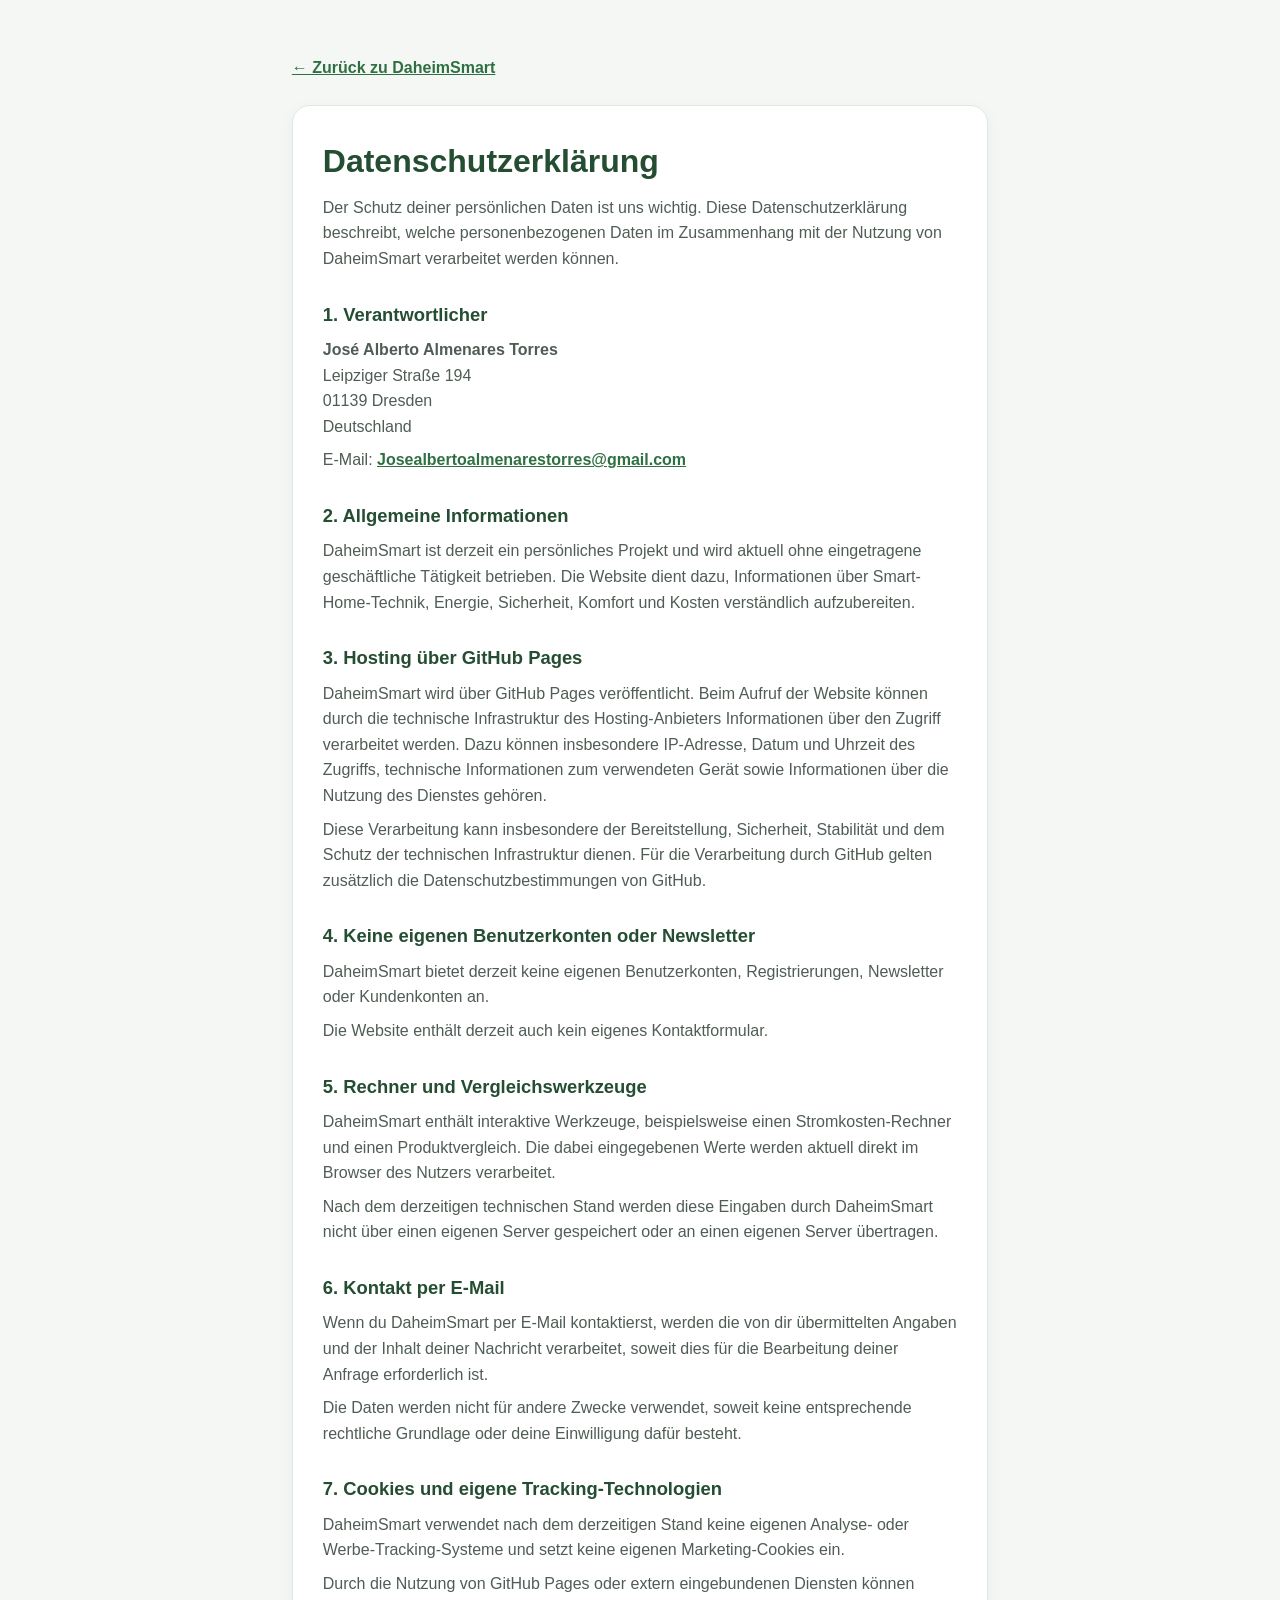
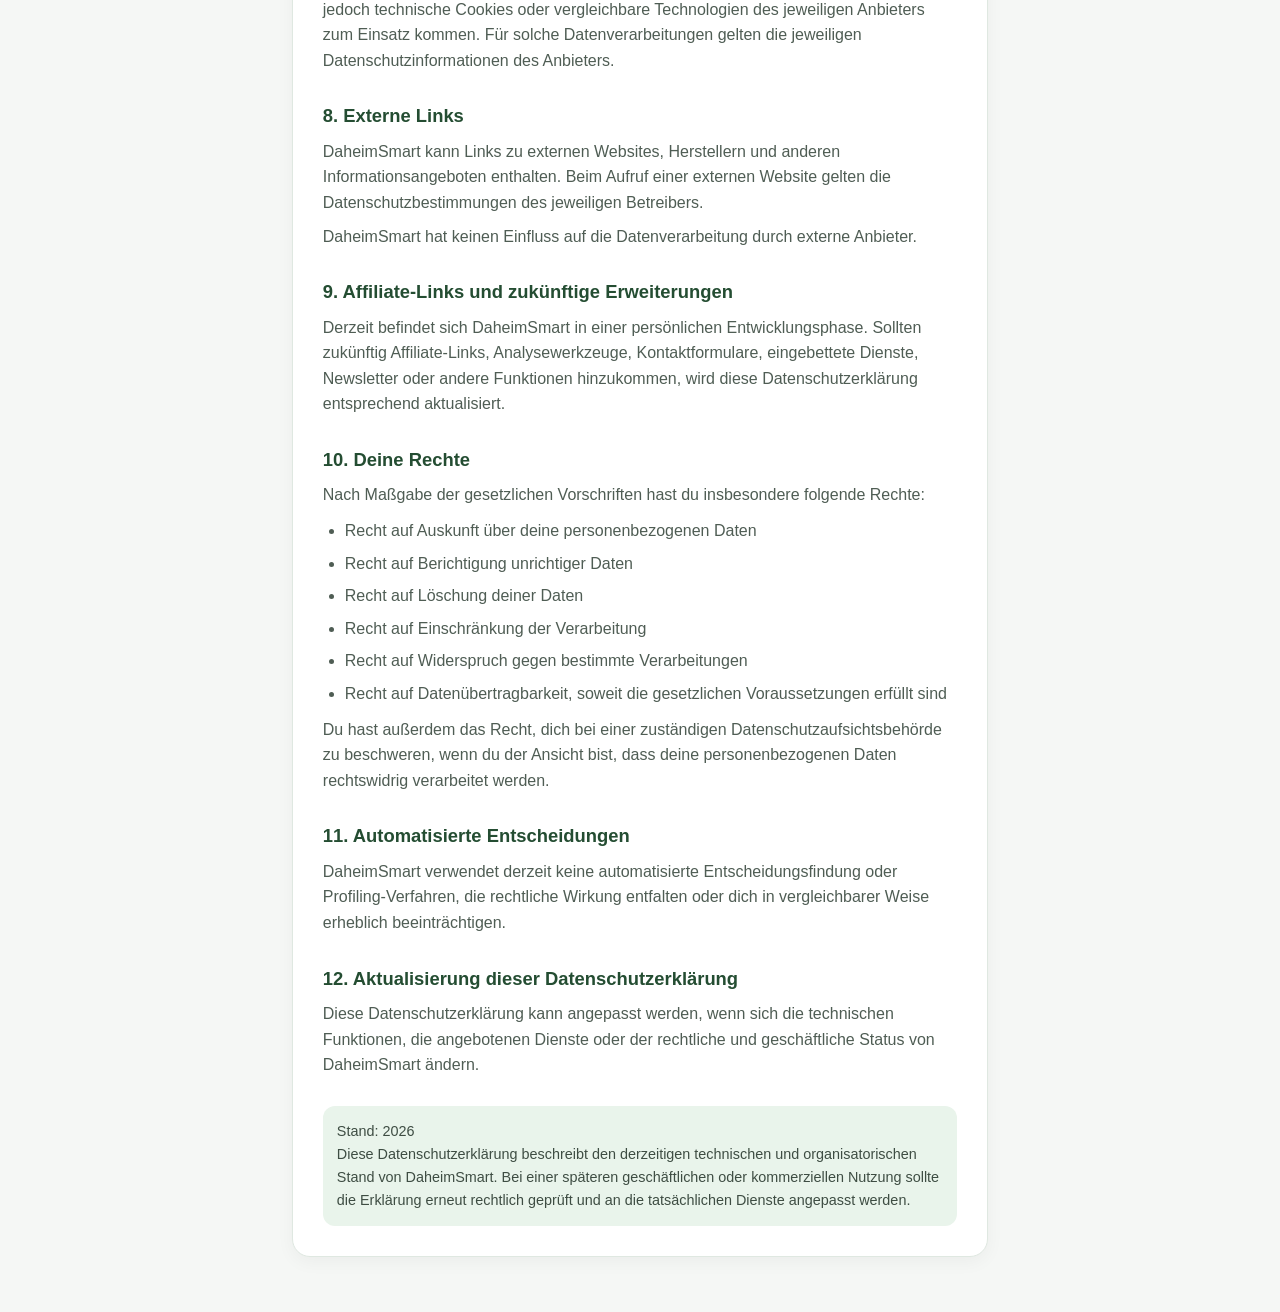
==== datenschutz.html @ 8de68cb9 "Create datenschutz.html Add privacy policy page" ====
<!DOCTYPE html>
<html lang="de">
<head>
<meta charset="UTF-8">
<meta name="viewport" content="width=device-width, initial-scale=1.0">
<meta name="description" content="Datenschutzerklärung von DaheimSmart.">
<title>Datenschutz – DaheimSmart</title>

<style>
*{
  box-sizing:border-box;
  margin:0;
  padding:0;
}

body{
  font-family:Arial,sans-serif;
  background:#f5f7f5;
  color:#17201a;
  line-height:1.6;
}

main{
  max-width:850px;
  margin:0 auto;
  padding:55px 6%;
}

.card{
  background:#ffffff;
  border:1px solid #dfe8e1;
  border-radius:18px;
  padding:30px;
  box-shadow:0 5px 18px #1020190b;
}

h1{
  color:#244d32;
  margin-bottom:8px;
}

h2{
  color:#244d32;
  font-size:1.15rem;
  margin:28px 0 8px;
}

p{
  color:#4f5d54;
  margin:8px 0;
}

ul{
  margin:10px 0 10px 22px;
  color:#4f5d54;
}

li{
  margin-bottom:7px;
}

a{
  color:#2f7042;
  font-weight:700;
}

.back{
  display:inline-block;
  margin-bottom:24px;
}

.note{
  margin-top:28px;
  padding:14px;
  background:#e9f4eb;
  border-radius:12px;
  color:#3e4d43;
  font-size:.9rem;
}
</style>
</head>

<body>

<main>

<a class="back" href="index.html">← Zurück zu DaheimSmart</a>

<div class="card">

<h1>Datenschutzerklärung</h1>

<p>
Der Schutz deiner persönlichen Daten ist uns wichtig.
Diese Datenschutzerklärung beschreibt, welche personenbezogenen Daten
im Zusammenhang mit der Nutzung von DaheimSmart verarbeitet werden können.
</p>

<h2>1. Verantwortlicher</h2>

<p>
<strong>José Alberto Almenares Torres</strong><br>
Leipziger Straße 194<br>
01139 Dresden<br>
Deutschland
</p>

<p>
E-Mail:
<a href="mailto:Josealbertoalmenarestorres@gmail.com">
Josealbertoalmenarestorres@gmail.com
</a>
</p>

<h2>2. Allgemeine Informationen</h2>

<p>
DaheimSmart ist derzeit ein persönliches Projekt und wird aktuell
ohne eingetragene geschäftliche Tätigkeit betrieben.
Die Website dient dazu, Informationen über Smart-Home-Technik,
Energie, Sicherheit, Komfort und Kosten verständlich aufzubereiten.
</p>

<h2>3. Hosting über GitHub Pages</h2>

<p>
DaheimSmart wird über GitHub Pages veröffentlicht.
Beim Aufruf der Website können durch die technische Infrastruktur
des Hosting-Anbieters Informationen über den Zugriff verarbeitet werden.
Dazu können insbesondere IP-Adresse, Datum und Uhrzeit des Zugriffs,
technische Informationen zum verwendeten Gerät sowie Informationen
über die Nutzung des Dienstes gehören.
</p>

<p>
Diese Verarbeitung kann insbesondere der Bereitstellung, Sicherheit,
Stabilität und dem Schutz der technischen Infrastruktur dienen.
Für die Verarbeitung durch GitHub gelten zusätzlich die
Datenschutzbestimmungen von GitHub.
</p>

<h2>4. Keine eigenen Benutzerkonten oder Newsletter</h2>

<p>
DaheimSmart bietet derzeit keine eigenen Benutzerkonten,
Registrierungen, Newsletter oder Kundenkonten an.
</p>

<p>
Die Website enthält derzeit auch kein eigenes Kontaktformular.
</p>

<h2>5. Rechner und Vergleichswerkzeuge</h2>

<p>
DaheimSmart enthält interaktive Werkzeuge, beispielsweise einen
Stromkosten-Rechner und einen Produktvergleich.
Die dabei eingegebenen Werte werden aktuell direkt im Browser
des Nutzers verarbeitet.
</p>

<p>
Nach dem derzeitigen technischen Stand werden diese Eingaben
durch DaheimSmart nicht über einen eigenen Server gespeichert
oder an einen eigenen Server übertragen.
</p>

<h2>6. Kontakt per E-Mail</h2>

<p>
Wenn du DaheimSmart per E-Mail kontaktierst, werden die von dir
übermittelten Angaben und der Inhalt deiner Nachricht verarbeitet,
soweit dies für die Bearbeitung deiner Anfrage erforderlich ist.
</p>

<p>
Die Daten werden nicht für andere Zwecke verwendet, soweit keine
entsprechende rechtliche Grundlage oder deine Einwilligung dafür besteht.
</p>

<h2>7. Cookies und eigene Tracking-Technologien</h2>

<p>
DaheimSmart verwendet nach dem derzeitigen Stand keine eigenen
Analyse- oder Werbe-Tracking-Systeme und setzt keine eigenen
Marketing-Cookies ein.
</p>

<p>
Durch die Nutzung von GitHub Pages oder extern eingebundenen Diensten
können jedoch technische Cookies oder vergleichbare Technologien
des jeweiligen Anbieters zum Einsatz kommen.
Für solche Datenverarbeitungen gelten die jeweiligen
Datenschutzinformationen des Anbieters.
</p>

<h2>8. Externe Links</h2>

<p>
DaheimSmart kann Links zu externen Websites, Herstellern und
anderen Informationsangeboten enthalten.
Beim Aufruf einer externen Website gelten die Datenschutzbestimmungen
des jeweiligen Betreibers.
</p>

<p>
DaheimSmart hat keinen Einfluss auf die Datenverarbeitung
durch externe Anbieter.
</p>

<h2>9. Affiliate-Links und zukünftige Erweiterungen</h2>

<p>
Derzeit befindet sich DaheimSmart in einer persönlichen
Entwicklungsphase.
Sollten zukünftig Affiliate-Links, Analysewerkzeuge,
Kontaktformulare, eingebettete Dienste, Newsletter oder andere
Funktionen hinzukommen, wird diese Datenschutzerklärung
entsprechend aktualisiert.
</p>

<h2>10. Deine Rechte</h2>

<p>
Nach Maßgabe der gesetzlichen Vorschriften hast du insbesondere
folgende Rechte:
</p>

<ul>
<li>Recht auf Auskunft über deine personenbezogenen Daten</li>
<li>Recht auf Berichtigung unrichtiger Daten</li>
<li>Recht auf Löschung deiner Daten</li>
<li>Recht auf Einschränkung der Verarbeitung</li>
<li>Recht auf Widerspruch gegen bestimmte Verarbeitungen</li>
<li>Recht auf Datenübertragbarkeit, soweit die gesetzlichen Voraussetzungen erfüllt sind</li>
</ul>

<p>
Du hast außerdem das Recht, dich bei einer zuständigen
Datenschutzaufsichtsbehörde zu beschweren, wenn du der Ansicht bist,
dass deine personenbezogenen Daten rechtswidrig verarbeitet werden.
</p>

<h2>11. Automatisierte Entscheidungen</h2>

<p>
DaheimSmart verwendet derzeit keine automatisierte Entscheidungsfindung
oder Profiling-Verfahren, die rechtliche Wirkung entfalten oder dich
in vergleichbarer Weise erheblich beeinträchtigen.
</p>

<h2>12. Aktualisierung dieser Datenschutzerklärung</h2>

<p>
Diese Datenschutzerklärung kann angepasst werden, wenn sich die
technischen Funktionen, die angebotenen Dienste oder der rechtliche
und geschäftliche Status von DaheimSmart ändern.
</p>

<div class="note">
Stand: 2026<br>
Diese Datenschutzerklärung beschreibt den derzeitigen technischen
und organisatorischen Stand von DaheimSmart. Bei einer späteren
geschäftlichen oder kommerziellen Nutzung sollte die Erklärung
erneut rechtlich geprüft und an die tatsächlichen Dienste angepasst werden.
</div>

</div>

</main>

</body>
</html>
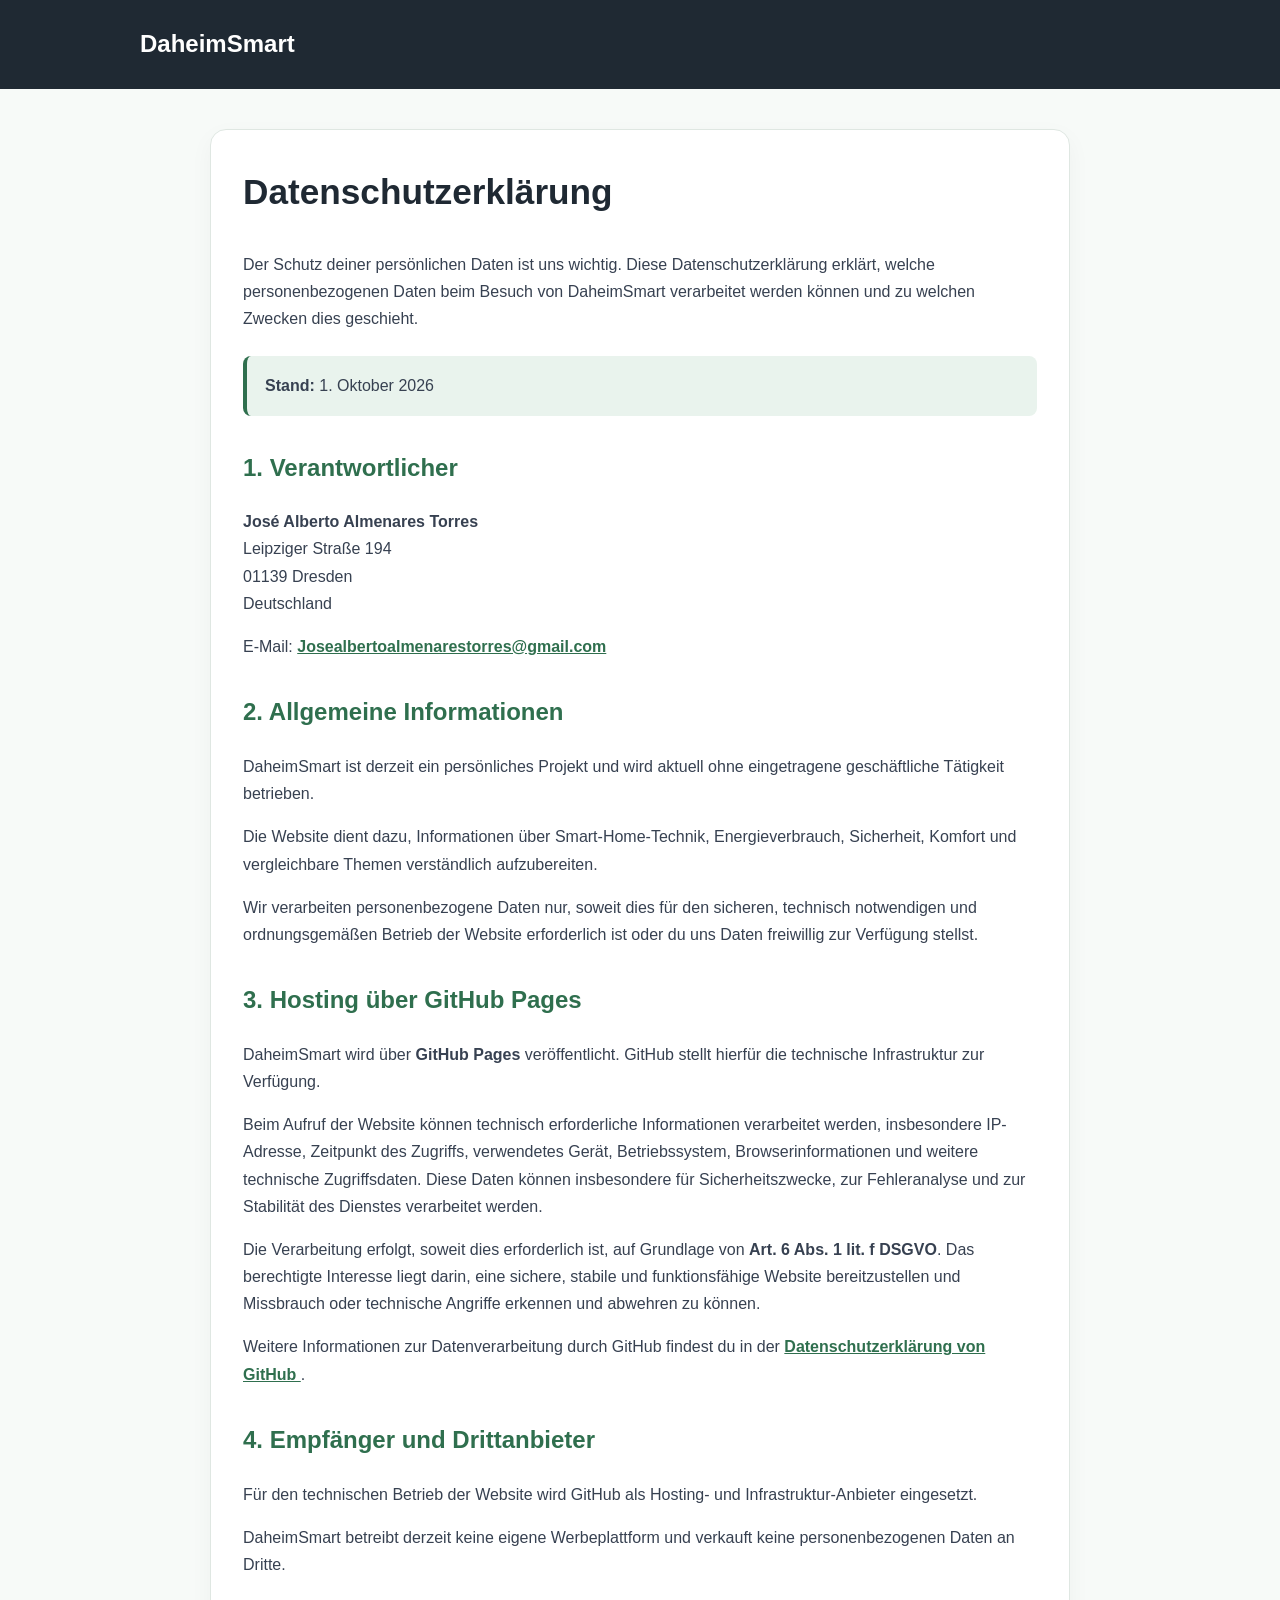
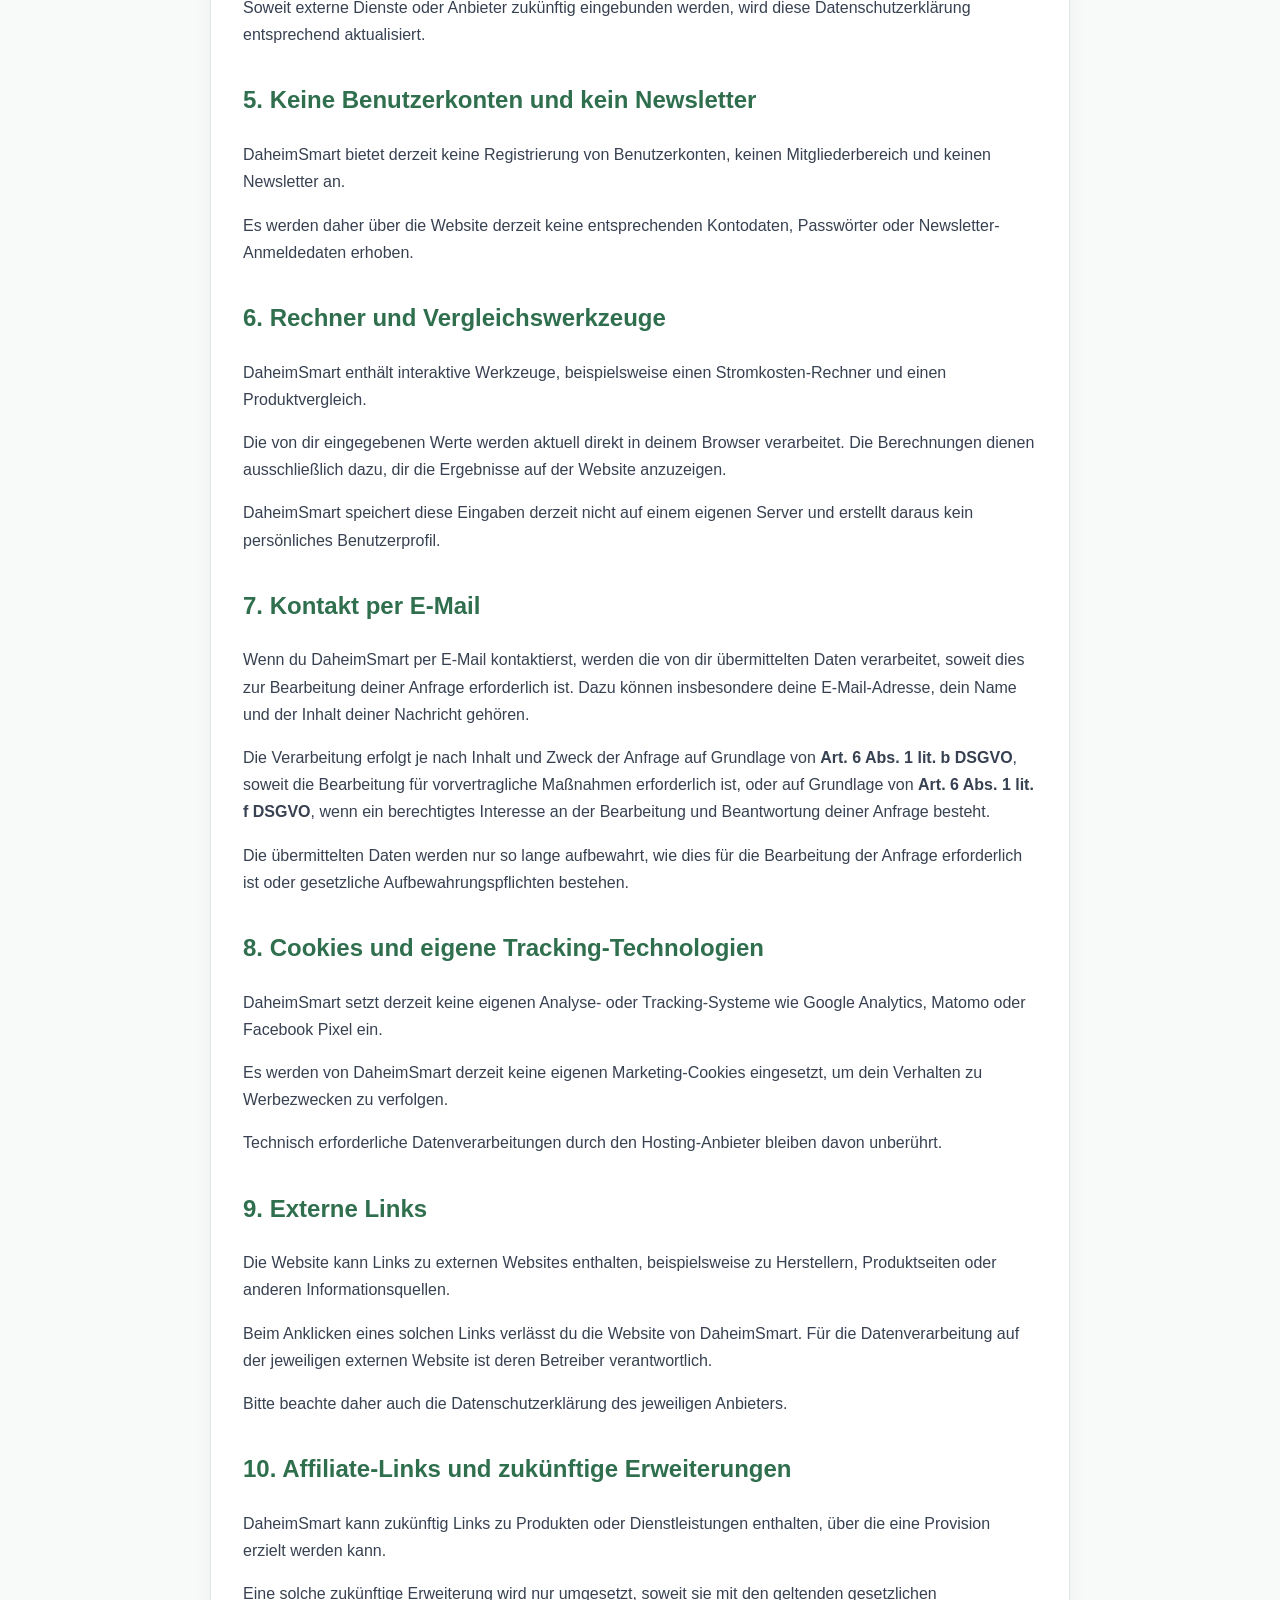
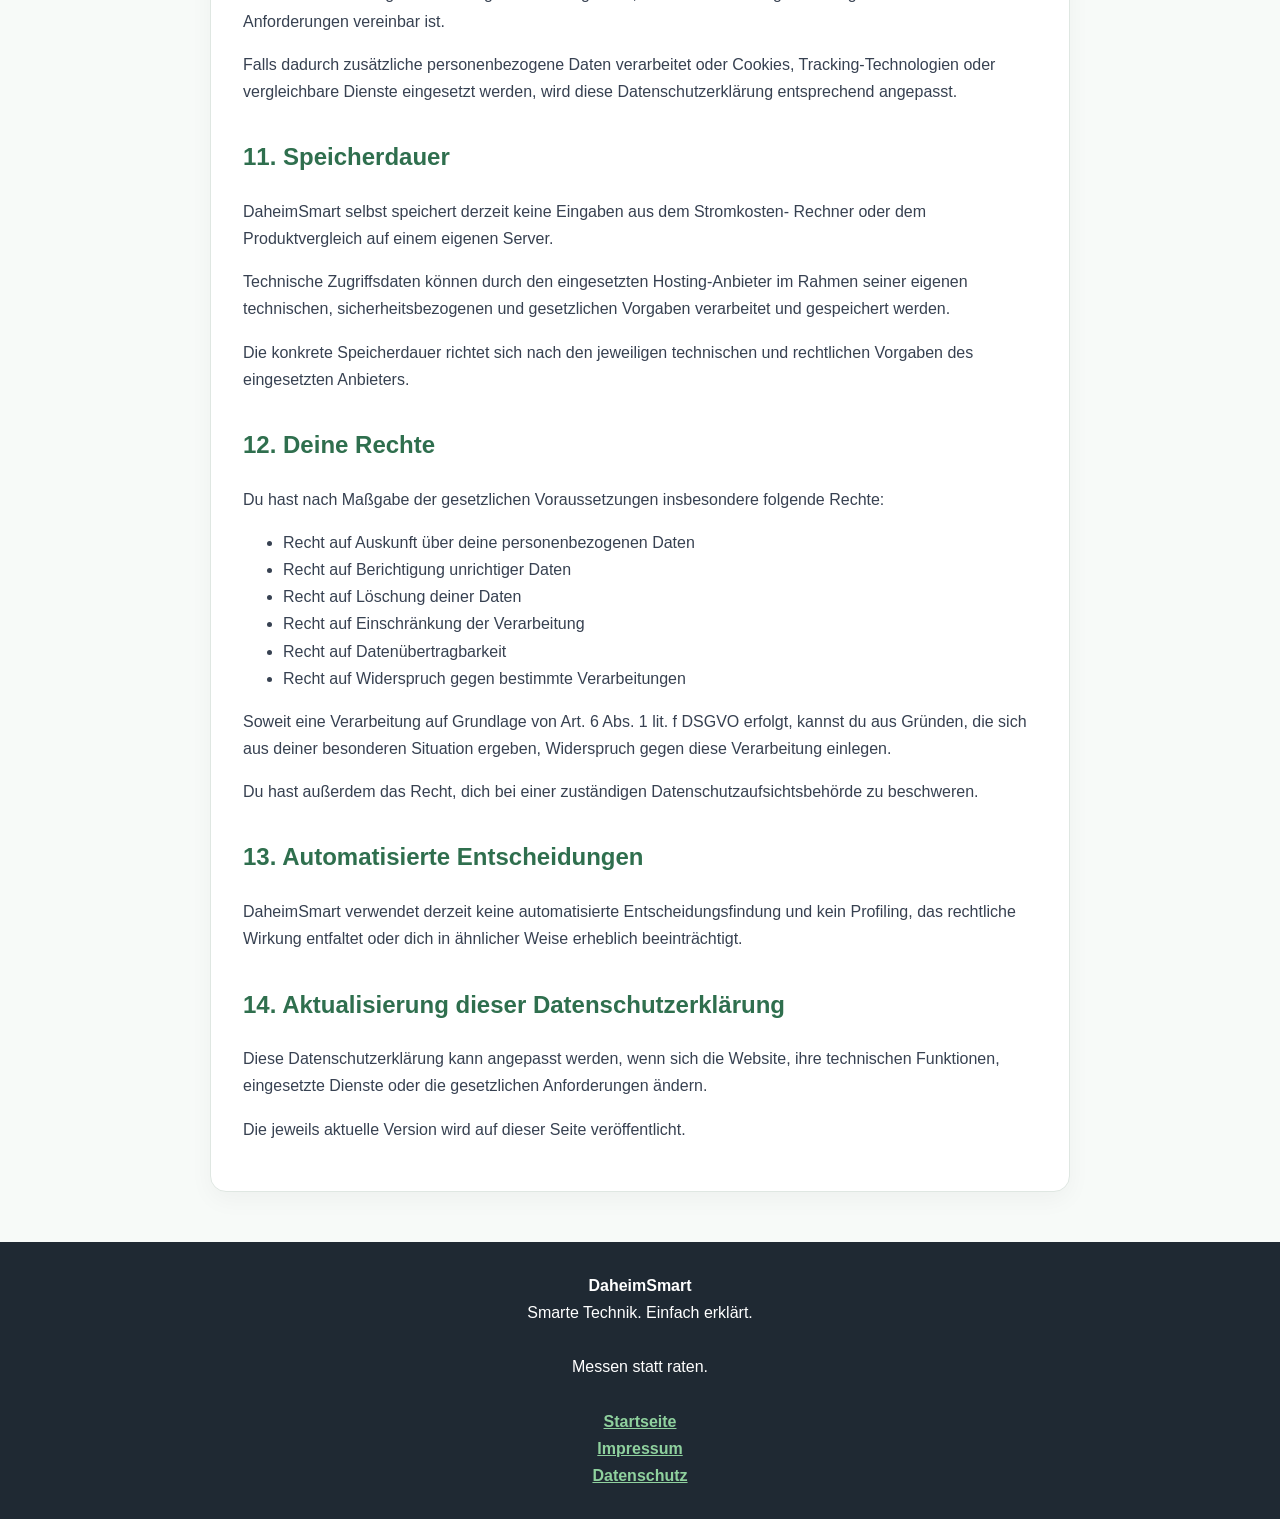
==== commit ca8a0849: "Update datenschutz.html" ====
--- a/datenschutz.html
+++ b/datenschutz.html
@@ -7,94 +7,138 @@
 <title>Datenschutz – DaheimSmart</title>
 
 <style>
-*{
-  box-sizing:border-box;
-  margin:0;
-  padding:0;
-}
-
-body{
-  font-family:Arial,sans-serif;
-  background:#f5f7f5;
-  color:#17201a;
-  line-height:1.6;
-}
-
-main{
-  max-width:850px;
-  margin:0 auto;
-  padding:55px 6%;
-}
-
-.card{
-  background:#ffffff;
-  border:1px solid #dfe8e1;
-  border-radius:18px;
-  padding:30px;
-  box-shadow:0 5px 18px #1020190b;
-}
-
-h1{
-  color:#244d32;
-  margin-bottom:8px;
-}
-
-h2{
-  color:#244d32;
-  font-size:1.15rem;
-  margin:28px 0 8px;
-}
-
-p{
-  color:#4f5d54;
-  margin:8px 0;
-}
-
-ul{
-  margin:10px 0 10px 22px;
-  color:#4f5d54;
-}
-
-li{
-  margin-bottom:7px;
-}
-
-a{
-  color:#2f7042;
-  font-weight:700;
-}
-
-.back{
-  display:inline-block;
-  margin-bottom:24px;
-}
-
-.note{
-  margin-top:28px;
-  padding:14px;
-  background:#e9f4eb;
-  border-radius:12px;
-  color:#3e4d43;
-  font-size:.9rem;
+:root {
+  --green: #2f6f4e;
+  --green-light: #e9f3ed;
+  --dark: #1f2933;
+  --text: #374151;
+  --white: #ffffff;
+  --border: #dfe7e2;
+  --bg: #f7faf8;
+}
+
+* {
+  box-sizing: border-box;
+}
+
+body {
+  margin: 0;
+  font-family: Arial, Helvetica, sans-serif;
+  background: var(--bg);
+  color: var(--text);
+  line-height: 1.7;
+}
+
+header {
+  background: var(--dark);
+  color: var(--white);
+  padding: 24px 20px;
+}
+
+.header-inner {
+  max-width: 1000px;
+  margin: 0 auto;
+}
+
+.logo {
+  color: var(--white);
+  text-decoration: none;
+  font-size: 1.5rem;
+  font-weight: bold;
+}
+
+main {
+  max-width: 900px;
+  margin: 40px auto;
+  padding: 0 20px;
+}
+
+article {
+  background: var(--white);
+  border: 1px solid var(--border);
+  border-radius: 16px;
+  padding: 32px;
+  box-shadow: 0 8px 25px rgba(0,0,0,0.04);
+}
+
+h1 {
+  color: var(--dark);
+  font-size: 2.2rem;
+  margin-top: 0;
+}
+
+h2 {
+  color: var(--green);
+  margin-top: 32px;
+}
+
+h3 {
+  color: var(--dark);
+}
+
+a {
+  color: var(--green);
+  font-weight: 600;
+}
+
+.info-box {
+  background: var(--green-light);
+  border-left: 4px solid var(--green);
+  padding: 16px 18px;
+  border-radius: 8px;
+  margin: 24px 0;
+}
+
+footer {
+  margin-top: 50px;
+  padding: 30px 20px;
+  background: var(--dark);
+  color: var(--white);
+  text-align: center;
+}
+
+footer a {
+  color: #8fd19e;
+}
+
+@media (max-width: 600px) {
+  article {
+    padding: 22px;
+  }
+
+  h1 {
+    font-size: 1.8rem;
+  }
+
+  h2 {
+    font-size: 1.3rem;
+  }
 }
 </style>
 </head>
 
 <body>
 
+<header>
+  <div class="header-inner">
+    <a class="logo" href="index.html">DaheimSmart</a>
+  </div>
+</header>
+
 <main>
-
-<a class="back" href="index.html">← Zurück zu DaheimSmart</a>
-
-<div class="card">
+<article>
 
 <h1>Datenschutzerklärung</h1>
 
 <p>
 Der Schutz deiner persönlichen Daten ist uns wichtig.
-Diese Datenschutzerklärung beschreibt, welche personenbezogenen Daten
-im Zusammenhang mit der Nutzung von DaheimSmart verarbeitet werden können.
-</p>
+Diese Datenschutzerklärung erklärt, welche personenbezogenen Daten beim Besuch
+von DaheimSmart verarbeitet werden können und zu welchen Zwecken dies geschieht.
+</p>
+
+<div class="info-box">
+  <strong>Stand:</strong> 1. Oktober 2026
+</div>
 
 <h2>1. Verantwortlicher</h2>
 
@@ -115,159 +159,251 @@
 <h2>2. Allgemeine Informationen</h2>
 
 <p>
-DaheimSmart ist derzeit ein persönliches Projekt und wird aktuell
-ohne eingetragene geschäftliche Tätigkeit betrieben.
+DaheimSmart ist derzeit ein persönliches Projekt und wird aktuell ohne
+eingetragene geschäftliche Tätigkeit betrieben.
+</p>
+
+<p>
 Die Website dient dazu, Informationen über Smart-Home-Technik,
-Energie, Sicherheit, Komfort und Kosten verständlich aufzubereiten.
+Energieverbrauch, Sicherheit, Komfort und vergleichbare Themen verständlich
+aufzubereiten.
+</p>
+
+<p>
+Wir verarbeiten personenbezogene Daten nur, soweit dies für den sicheren,
+technisch notwendigen und ordnungsgemäßen Betrieb der Website erforderlich ist
+oder du uns Daten freiwillig zur Verfügung stellst.
 </p>
 
 <h2>3. Hosting über GitHub Pages</h2>
 
 <p>
-DaheimSmart wird über GitHub Pages veröffentlicht.
-Beim Aufruf der Website können durch die technische Infrastruktur
-des Hosting-Anbieters Informationen über den Zugriff verarbeitet werden.
-Dazu können insbesondere IP-Adresse, Datum und Uhrzeit des Zugriffs,
-technische Informationen zum verwendeten Gerät sowie Informationen
-über die Nutzung des Dienstes gehören.
-</p>
-
-<p>
-Diese Verarbeitung kann insbesondere der Bereitstellung, Sicherheit,
-Stabilität und dem Schutz der technischen Infrastruktur dienen.
-Für die Verarbeitung durch GitHub gelten zusätzlich die
-Datenschutzbestimmungen von GitHub.
-</p>
-
-<h2>4. Keine eigenen Benutzerkonten oder Newsletter</h2>
-
-<p>
-DaheimSmart bietet derzeit keine eigenen Benutzerkonten,
-Registrierungen, Newsletter oder Kundenkonten an.
-</p>
-
-<p>
-Die Website enthält derzeit auch kein eigenes Kontaktformular.
-</p>
-
-<h2>5. Rechner und Vergleichswerkzeuge</h2>
+DaheimSmart wird über <strong>GitHub Pages</strong> veröffentlicht.
+GitHub stellt hierfür die technische Infrastruktur zur Verfügung.
+</p>
+
+<p>
+Beim Aufruf der Website können technisch erforderliche Informationen verarbeitet
+werden, insbesondere IP-Adresse, Zeitpunkt des Zugriffs, verwendetes Gerät,
+Betriebssystem, Browserinformationen und weitere technische Zugriffsdaten.
+Diese Daten können insbesondere für Sicherheitszwecke, zur Fehleranalyse und
+zur Stabilität des Dienstes verarbeitet werden.
+</p>
+
+<p>
+Die Verarbeitung erfolgt, soweit dies erforderlich ist, auf Grundlage von
+<strong>Art. 6 Abs. 1 lit. f DSGVO</strong>. Das berechtigte Interesse liegt
+darin, eine sichere, stabile und funktionsfähige Website bereitzustellen und
+Missbrauch oder technische Angriffe erkennen und abwehren zu können.
+</p>
+
+<p>
+Weitere Informationen zur Datenverarbeitung durch GitHub findest du in der
+<a href="https://docs.github.com/en/site-policy/privacy-policies/github-general-privacy-statement"
+target="_blank" rel="noopener noreferrer">
+Datenschutzerklärung von GitHub
+</a>.
+</p>
+
+<h2>4. Empfänger und Drittanbieter</h2>
+
+<p>
+Für den technischen Betrieb der Website wird GitHub als Hosting- und
+Infrastruktur-Anbieter eingesetzt.
+</p>
+
+<p>
+DaheimSmart betreibt derzeit keine eigene Werbeplattform und verkauft keine
+personenbezogenen Daten an Dritte.
+</p>
+
+<p>
+Soweit externe Dienste oder Anbieter zukünftig eingebunden werden, wird diese
+Datenschutzerklärung entsprechend aktualisiert.
+</p>
+
+<h2>5. Keine Benutzerkonten und kein Newsletter</h2>
+
+<p>
+DaheimSmart bietet derzeit keine Registrierung von Benutzerkonten,
+keinen Mitgliederbereich und keinen Newsletter an.
+</p>
+
+<p>
+Es werden daher über die Website derzeit keine entsprechenden Kontodaten,
+Passwörter oder Newsletter-Anmeldedaten erhoben.
+</p>
+
+<h2>6. Rechner und Vergleichswerkzeuge</h2>
 
 <p>
 DaheimSmart enthält interaktive Werkzeuge, beispielsweise einen
 Stromkosten-Rechner und einen Produktvergleich.
-Die dabei eingegebenen Werte werden aktuell direkt im Browser
-des Nutzers verarbeitet.
-</p>
-
-<p>
-Nach dem derzeitigen technischen Stand werden diese Eingaben
-durch DaheimSmart nicht über einen eigenen Server gespeichert
-oder an einen eigenen Server übertragen.
-</p>
-
-<h2>6. Kontakt per E-Mail</h2>
-
-<p>
-Wenn du DaheimSmart per E-Mail kontaktierst, werden die von dir
-übermittelten Angaben und der Inhalt deiner Nachricht verarbeitet,
-soweit dies für die Bearbeitung deiner Anfrage erforderlich ist.
-</p>
-
-<p>
-Die Daten werden nicht für andere Zwecke verwendet, soweit keine
-entsprechende rechtliche Grundlage oder deine Einwilligung dafür besteht.
-</p>
-
-<h2>7. Cookies und eigene Tracking-Technologien</h2>
-
-<p>
-DaheimSmart verwendet nach dem derzeitigen Stand keine eigenen
-Analyse- oder Werbe-Tracking-Systeme und setzt keine eigenen
-Marketing-Cookies ein.
-</p>
-
-<p>
-Durch die Nutzung von GitHub Pages oder extern eingebundenen Diensten
-können jedoch technische Cookies oder vergleichbare Technologien
-des jeweiligen Anbieters zum Einsatz kommen.
-Für solche Datenverarbeitungen gelten die jeweiligen
-Datenschutzinformationen des Anbieters.
-</p>
-
-<h2>8. Externe Links</h2>
-
-<p>
-DaheimSmart kann Links zu externen Websites, Herstellern und
-anderen Informationsangeboten enthalten.
-Beim Aufruf einer externen Website gelten die Datenschutzbestimmungen
-des jeweiligen Betreibers.
-</p>
-
-<p>
-DaheimSmart hat keinen Einfluss auf die Datenverarbeitung
-durch externe Anbieter.
-</p>
-
-<h2>9. Affiliate-Links und zukünftige Erweiterungen</h2>
-
-<p>
-Derzeit befindet sich DaheimSmart in einer persönlichen
-Entwicklungsphase.
-Sollten zukünftig Affiliate-Links, Analysewerkzeuge,
-Kontaktformulare, eingebettete Dienste, Newsletter oder andere
-Funktionen hinzukommen, wird diese Datenschutzerklärung
-entsprechend aktualisiert.
-</p>
-
-<h2>10. Deine Rechte</h2>
-
-<p>
-Nach Maßgabe der gesetzlichen Vorschriften hast du insbesondere
-folgende Rechte:
+</p>
+
+<p>
+Die von dir eingegebenen Werte werden aktuell direkt in deinem Browser
+verarbeitet. Die Berechnungen dienen ausschließlich dazu, dir die Ergebnisse
+auf der Website anzuzeigen.
+</p>
+
+<p>
+DaheimSmart speichert diese Eingaben derzeit nicht auf einem eigenen Server
+und erstellt daraus kein persönliches Benutzerprofil.
+</p>
+
+<h2>7. Kontakt per E-Mail</h2>
+
+<p>
+Wenn du DaheimSmart per E-Mail kontaktierst, werden die von dir übermittelten
+Daten verarbeitet, soweit dies zur Bearbeitung deiner Anfrage erforderlich ist.
+Dazu können insbesondere deine E-Mail-Adresse, dein Name und der Inhalt deiner
+Nachricht gehören.
+</p>
+
+<p>
+Die Verarbeitung erfolgt je nach Inhalt und Zweck der Anfrage auf Grundlage
+von <strong>Art. 6 Abs. 1 lit. b DSGVO</strong>, soweit die Bearbeitung für
+vorvertragliche Maßnahmen erforderlich ist, oder auf Grundlage von
+<strong>Art. 6 Abs. 1 lit. f DSGVO</strong>, wenn ein berechtigtes Interesse
+an der Bearbeitung und Beantwortung deiner Anfrage besteht.
+</p>
+
+<p>
+Die übermittelten Daten werden nur so lange aufbewahrt, wie dies für die
+Bearbeitung der Anfrage erforderlich ist oder gesetzliche
+Aufbewahrungspflichten bestehen.
+</p>
+
+<h2>8. Cookies und eigene Tracking-Technologien</h2>
+
+<p>
+DaheimSmart setzt derzeit keine eigenen Analyse- oder Tracking-Systeme wie
+Google Analytics, Matomo oder Facebook Pixel ein.
+</p>
+
+<p>
+Es werden von DaheimSmart derzeit keine eigenen Marketing-Cookies eingesetzt,
+um dein Verhalten zu Werbezwecken zu verfolgen.
+</p>
+
+<p>
+Technisch erforderliche Datenverarbeitungen durch den Hosting-Anbieter bleiben
+davon unberührt.
+</p>
+
+<h2>9. Externe Links</h2>
+
+<p>
+Die Website kann Links zu externen Websites enthalten, beispielsweise zu
+Herstellern, Produktseiten oder anderen Informationsquellen.
+</p>
+
+<p>
+Beim Anklicken eines solchen Links verlässt du die Website von DaheimSmart.
+Für die Datenverarbeitung auf der jeweiligen externen Website ist deren
+Betreiber verantwortlich.
+</p>
+
+<p>
+Bitte beachte daher auch die Datenschutzerklärung des jeweiligen Anbieters.
+</p>
+
+<h2>10. Affiliate-Links und zukünftige Erweiterungen</h2>
+
+<p>
+DaheimSmart kann zukünftig Links zu Produkten oder Dienstleistungen enthalten,
+über die eine Provision erzielt werden kann.
+</p>
+
+<p>
+Eine solche zukünftige Erweiterung wird nur umgesetzt, soweit sie mit den
+geltenden gesetzlichen Anforderungen vereinbar ist.
+</p>
+
+<p>
+Falls dadurch zusätzliche personenbezogene Daten verarbeitet oder Cookies,
+Tracking-Technologien oder vergleichbare Dienste eingesetzt werden, wird
+diese Datenschutzerklärung entsprechend angepasst.
+</p>
+
+<h2>11. Speicherdauer</h2>
+
+<p>
+DaheimSmart selbst speichert derzeit keine Eingaben aus dem Stromkosten-
+Rechner oder dem Produktvergleich auf einem eigenen Server.
+</p>
+
+<p>
+Technische Zugriffsdaten können durch den eingesetzten Hosting-Anbieter im
+Rahmen seiner eigenen technischen, sicherheitsbezogenen und gesetzlichen
+Vorgaben verarbeitet und gespeichert werden.
+</p>
+
+<p>
+Die konkrete Speicherdauer richtet sich nach den jeweiligen technischen und
+rechtlichen Vorgaben des eingesetzten Anbieters.
+</p>
+
+<h2>12. Deine Rechte</h2>
+
+<p>
+Du hast nach Maßgabe der gesetzlichen Voraussetzungen insbesondere folgende
+Rechte:
 </p>
 
 <ul>
-<li>Recht auf Auskunft über deine personenbezogenen Daten</li>
-<li>Recht auf Berichtigung unrichtiger Daten</li>
-<li>Recht auf Löschung deiner Daten</li>
-<li>Recht auf Einschränkung der Verarbeitung</li>
-<li>Recht auf Widerspruch gegen bestimmte Verarbeitungen</li>
-<li>Recht auf Datenübertragbarkeit, soweit die gesetzlichen Voraussetzungen erfüllt sind</li>
+  <li>Recht auf Auskunft über deine personenbezogenen Daten</li>
+  <li>Recht auf Berichtigung unrichtiger Daten</li>
+  <li>Recht auf Löschung deiner Daten</li>
+  <li>Recht auf Einschränkung der Verarbeitung</li>
+  <li>Recht auf Datenübertragbarkeit</li>
+  <li>Recht auf Widerspruch gegen bestimmte Verarbeitungen</li>
 </ul>
 
 <p>
+Soweit eine Verarbeitung auf Grundlage von Art. 6 Abs. 1 lit. f DSGVO erfolgt,
+kannst du aus Gründen, die sich aus deiner besonderen Situation ergeben,
+Widerspruch gegen diese Verarbeitung einlegen.
+</p>
+
+<p>
 Du hast außerdem das Recht, dich bei einer zuständigen
-Datenschutzaufsichtsbehörde zu beschweren, wenn du der Ansicht bist,
-dass deine personenbezogenen Daten rechtswidrig verarbeitet werden.
-</p>
-
-<h2>11. Automatisierte Entscheidungen</h2>
-
-<p>
-DaheimSmart verwendet derzeit keine automatisierte Entscheidungsfindung
-oder Profiling-Verfahren, die rechtliche Wirkung entfalten oder dich
-in vergleichbarer Weise erheblich beeinträchtigen.
-</p>
-
-<h2>12. Aktualisierung dieser Datenschutzerklärung</h2>
-
-<p>
-Diese Datenschutzerklärung kann angepasst werden, wenn sich die
-technischen Funktionen, die angebotenen Dienste oder der rechtliche
-und geschäftliche Status von DaheimSmart ändern.
-</p>
-
-<div class="note">
-Stand: 2026<br>
-Diese Datenschutzerklärung beschreibt den derzeitigen technischen
-und organisatorischen Stand von DaheimSmart. Bei einer späteren
-geschäftlichen oder kommerziellen Nutzung sollte die Erklärung
-erneut rechtlich geprüft und an die tatsächlichen Dienste angepasst werden.
-</div>
-
-</div>
-
+Datenschutzaufsichtsbehörde zu beschweren.
+</p>
+
+<h2>13. Automatisierte Entscheidungen</h2>
+
+<p>
+DaheimSmart verwendet derzeit keine automatisierte Entscheidungsfindung und
+kein Profiling, das rechtliche Wirkung entfaltet oder dich in ähnlicher Weise
+erheblich beeinträchtigt.
+</p>
+
+<h2>14. Aktualisierung dieser Datenschutzerklärung</h2>
+
+<p>
+Diese Datenschutzerklärung kann angepasst werden, wenn sich die Website,
+ihre technischen Funktionen, eingesetzte Dienste oder die gesetzlichen
+Anforderungen ändern.
+</p>
+
+<p>
+Die jeweils aktuelle Version wird auf dieser Seite veröffentlicht.
+</p>
+
+</article>
 </main>
+
+<footer>
+  <strong>DaheimSmart</strong><br>
+  Smarte Technik. Einfach erklärt.<br><br>
+  Messen statt raten.<br><br>
+
+  <a href="index.html">Startseite</a><br>
+  <a href="impressum.html">Impressum</a><br>
+  <a href="datenschutz.html">Datenschutz</a>
+</footer>
 
 </body>
 </html>
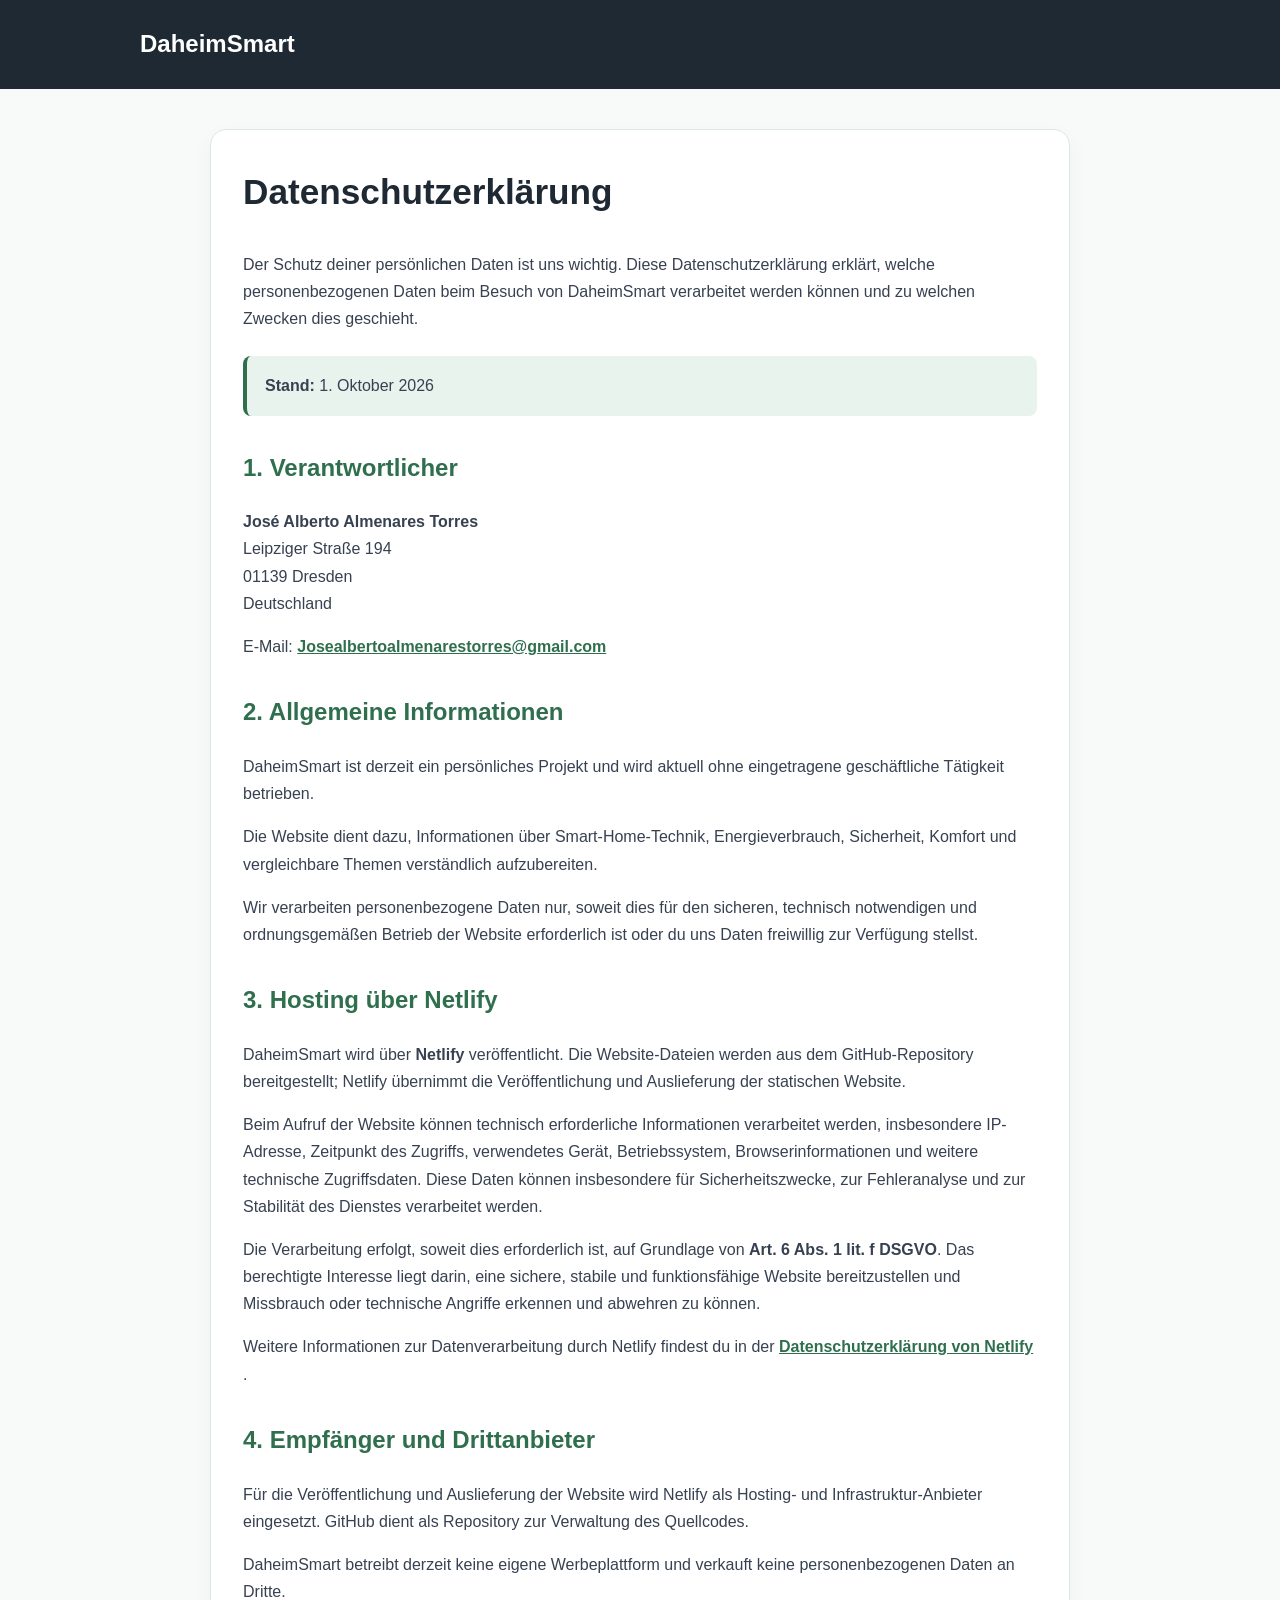
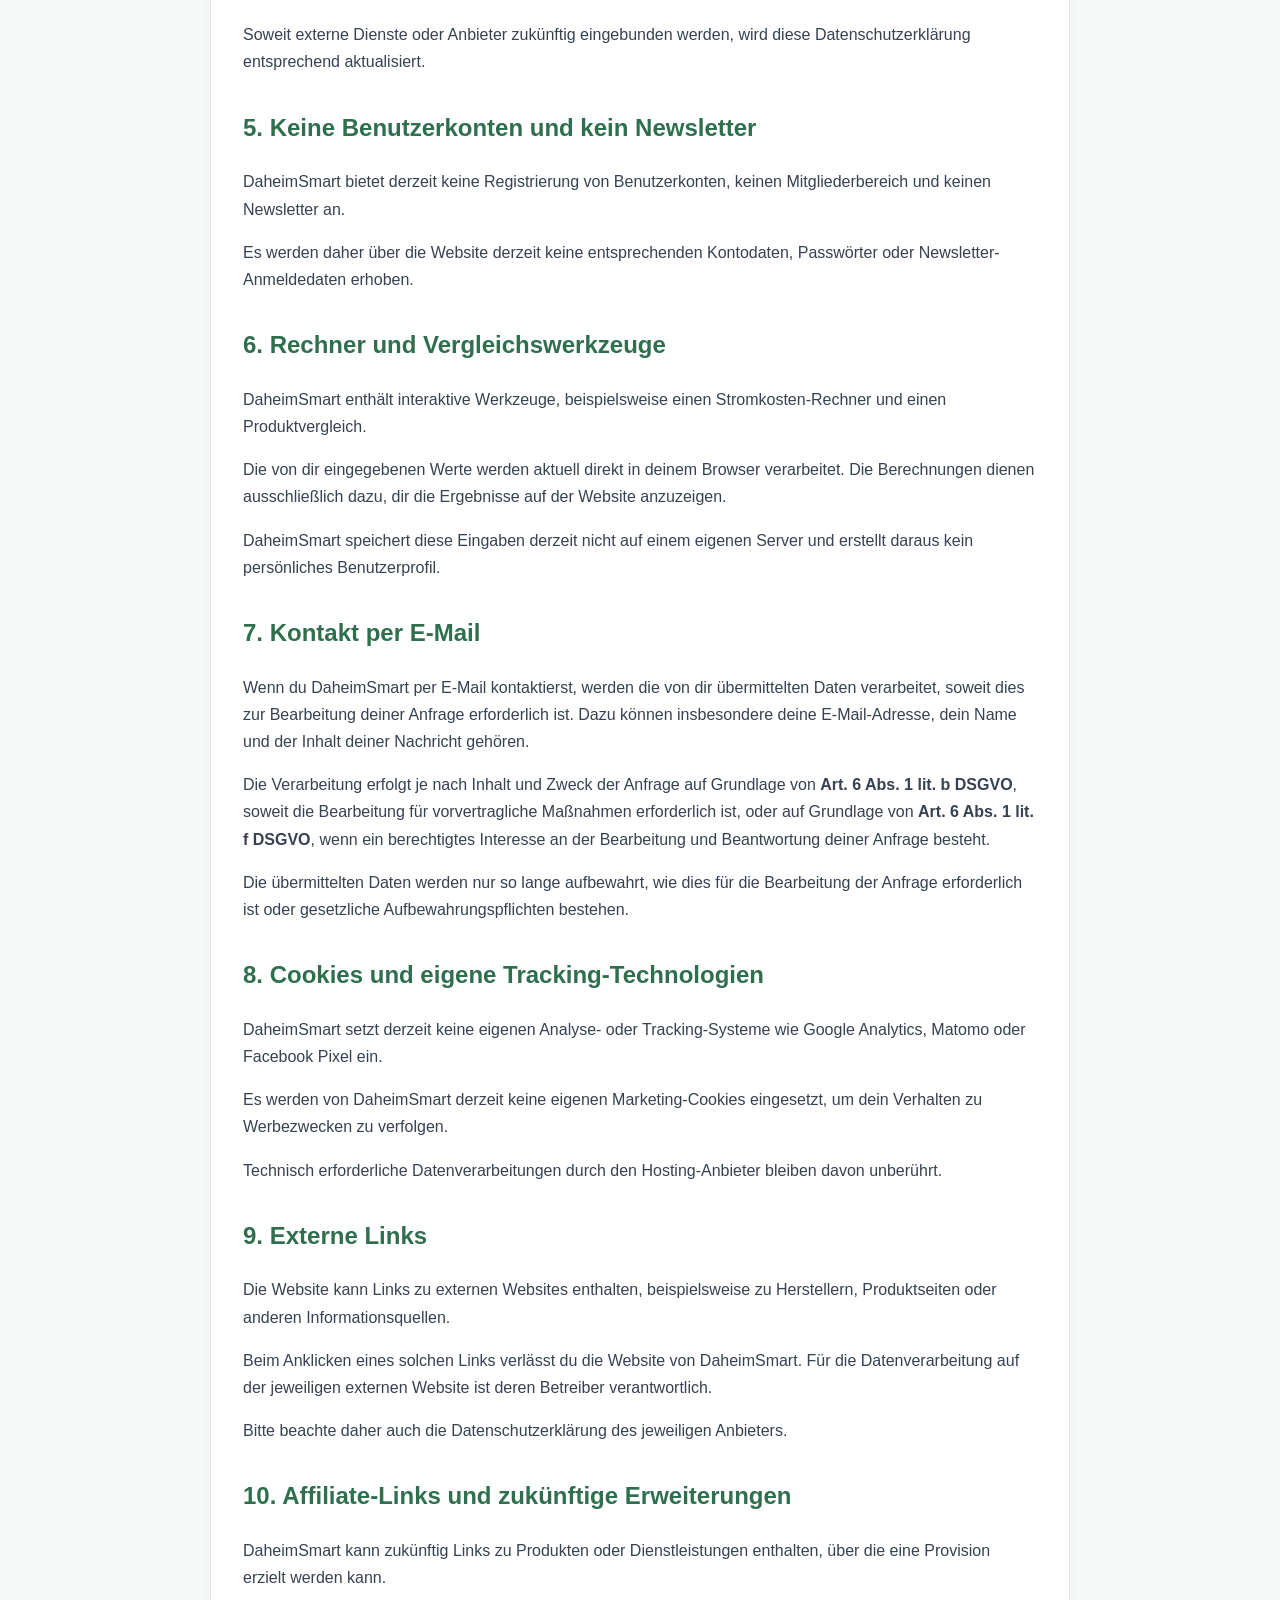
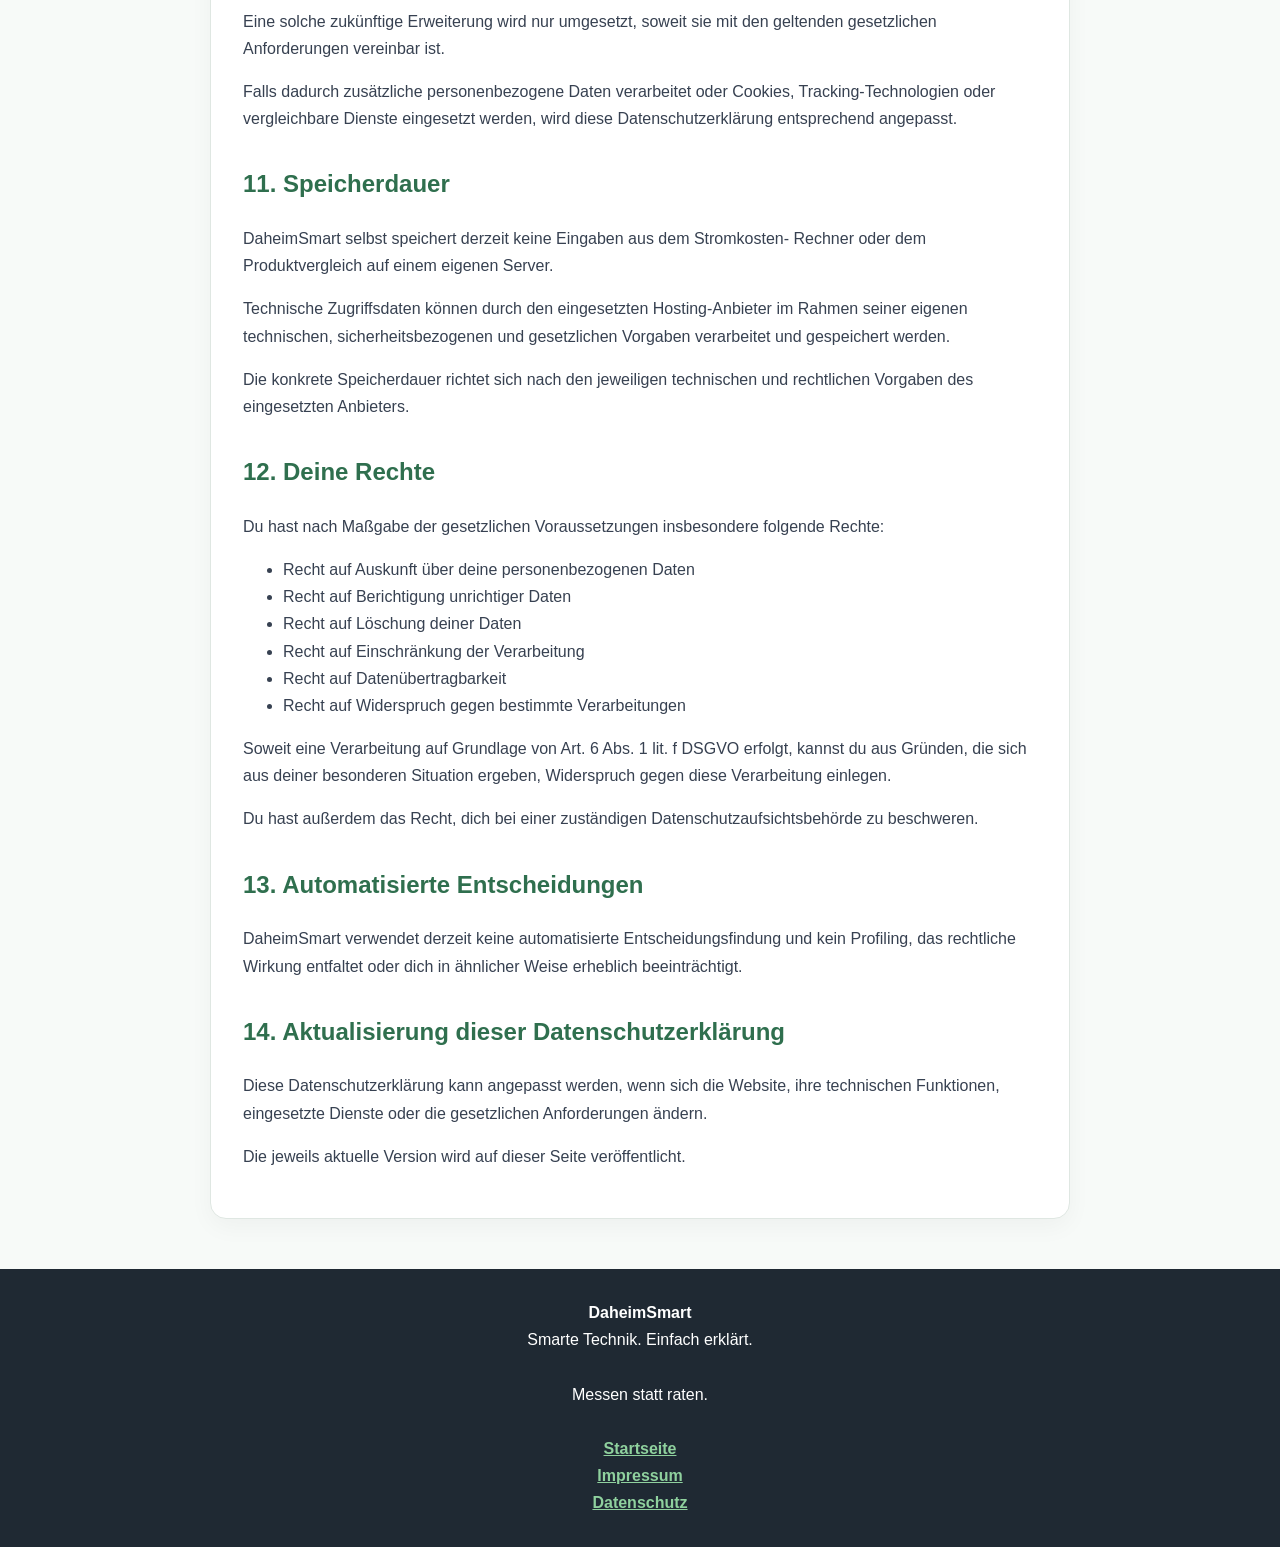
==== commit 613d22a6: "Update privacy notice for Netlify hosting" ====
--- a/datenschutz.html
+++ b/datenschutz.html
@@ -175,11 +175,12 @@
 oder du uns Daten freiwillig zur Verfügung stellst.
 </p>
 
-<h2>3. Hosting über GitHub Pages</h2>
-
-<p>
-DaheimSmart wird über <strong>GitHub Pages</strong> veröffentlicht.
-GitHub stellt hierfür die technische Infrastruktur zur Verfügung.
+<h2>3. Hosting über Netlify</h2>
+
+<p>
+DaheimSmart wird über <strong>Netlify</strong> veröffentlicht. Die Website-Dateien
+werden aus dem GitHub-Repository bereitgestellt; Netlify übernimmt die
+Veröffentlichung und Auslieferung der statischen Website.
 </p>
 
 <p>
@@ -198,18 +199,18 @@
 </p>
 
 <p>
-Weitere Informationen zur Datenverarbeitung durch GitHub findest du in der
-<a href="https://docs.github.com/en/site-policy/privacy-policies/github-general-privacy-statement"
-target="_blank" rel="noopener noreferrer">
-Datenschutzerklärung von GitHub
+Weitere Informationen zur Datenverarbeitung durch Netlify findest du in der
+<a href="https://www.netlify.com/privacy/" target="_blank" rel="noopener noreferrer">
+Datenschutzerklärung von Netlify
 </a>.
 </p>
 
 <h2>4. Empfänger und Drittanbieter</h2>
 
 <p>
-Für den technischen Betrieb der Website wird GitHub als Hosting- und
-Infrastruktur-Anbieter eingesetzt.
+Für die Veröffentlichung und Auslieferung der Website wird Netlify als
+Hosting- und Infrastruktur-Anbieter eingesetzt. GitHub dient als Repository
+zur Verwaltung des Quellcodes.
 </p>
 
 <p>
